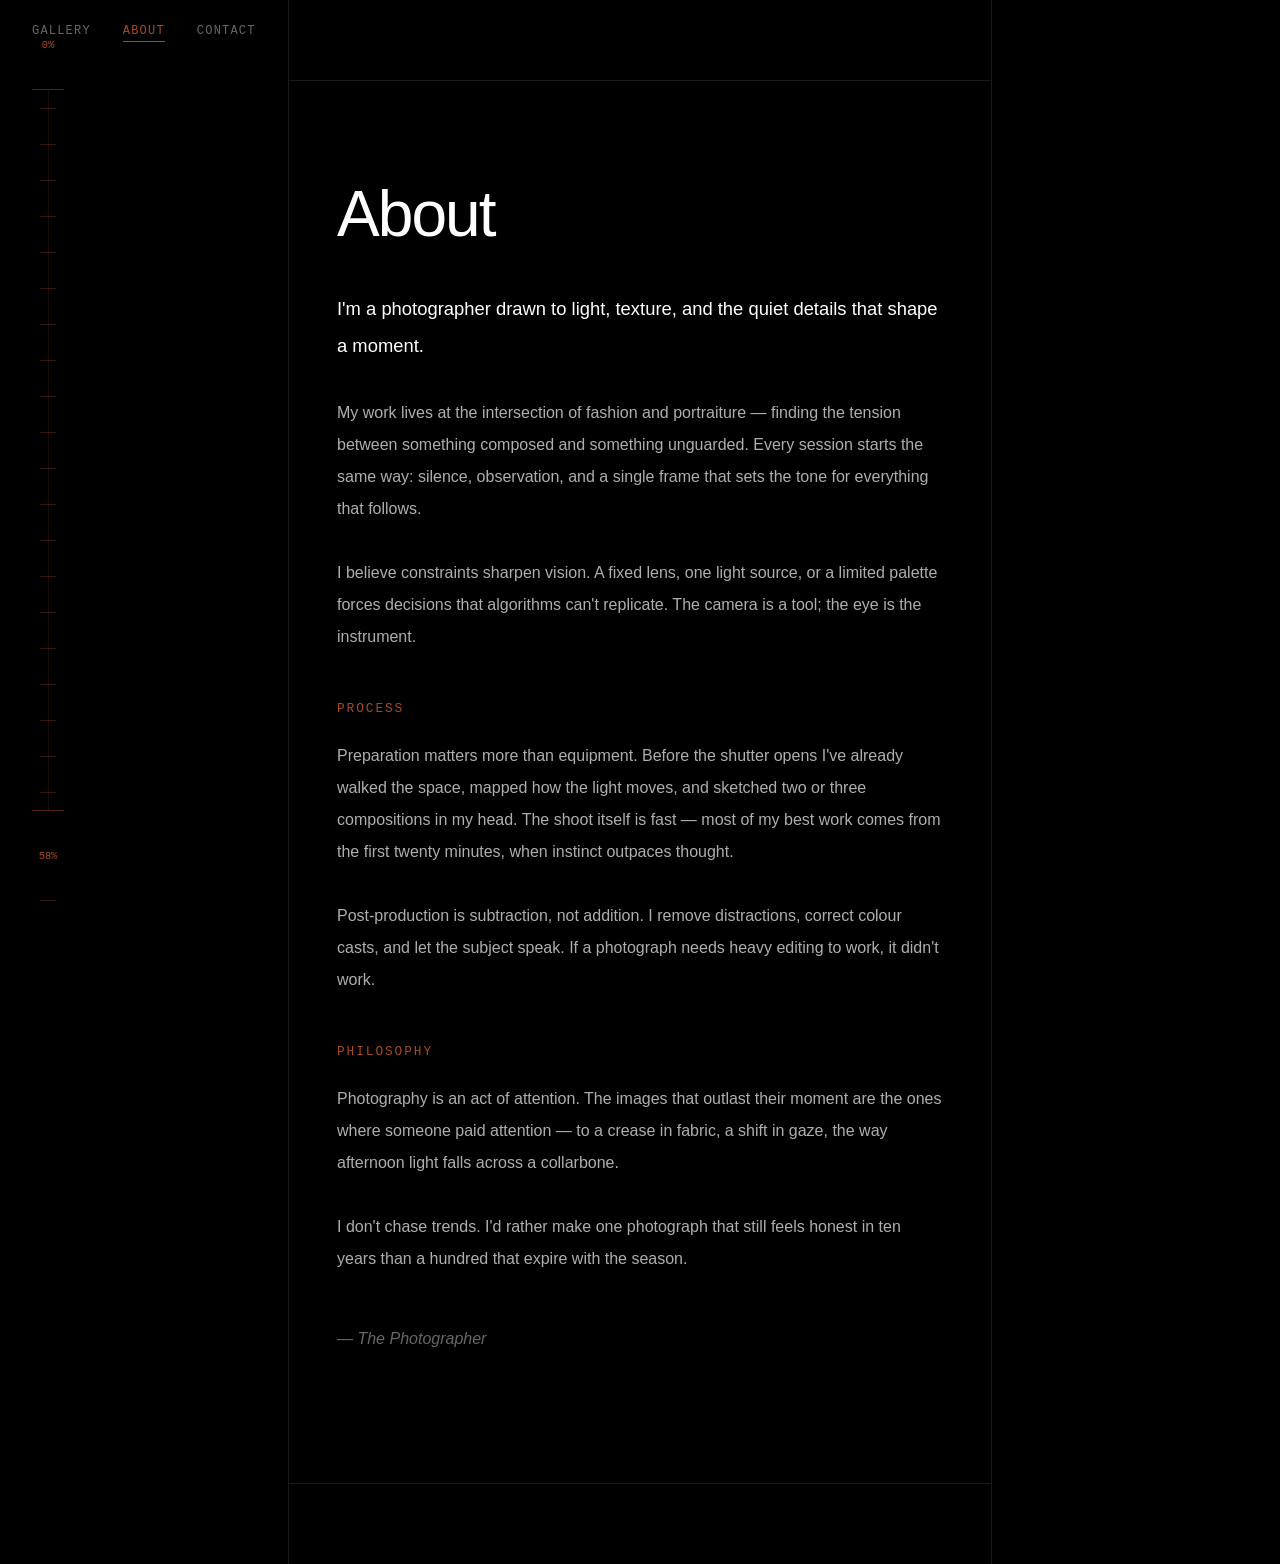
==== about.html @ 3585503e "added mobile support" ====
<!DOCTYPE html>
<html lang="en">
<head>
  <meta charset="UTF-8">
  <meta name="viewport" content="width=device-width, initial-scale=1.0">
  <title>About — Gallery</title>
  <link rel="stylesheet" href="pages.css">
</head>
<body>

  <!-- Ruler -->
  <div class="ruler">
    <div class="mask one">0%</div>
    <div class="mask two">0%</div>
    <div class="lines">
      <span></span><span></span><span></span><span></span><span></span>
      <span></span><span></span><span></span><span></span><span></span>
      <span></span><span></span><span></span><span></span><span></span>
      <span></span><span></span><span></span><span></span><span></span>
      <span></span><span></span><span></span><span></span><span></span>
    </div>
  </div>

  <!-- Navigation -->
  <nav class="page-nav">
    <a href="index.html" class="nav-link">Gallery</a>
    <a href="about.html" class="nav-link active">About</a>
    <a href="contact.html" class="nav-link">Contact</a>
  </nav>

  <!-- Main content -->
  <main id="main">
    <div class="line top"></div>

    <article>
      <h1>About</h1>

      <p class="lead">I'm a photographer drawn to light, texture, and the quiet details that shape a moment.</p>

      <p>My work lives at the intersection of fashion and portraiture — finding the tension between something composed and something unguarded. Every session starts the same way: silence, observation, and a single frame that sets the tone for everything that follows.</p>

      <p>I believe constraints sharpen vision. A fixed lens, one light source, or a limited palette forces decisions that algorithms can't replicate. The camera is a tool; the eye is the instrument.</p>

      <h2>Process</h2>

      <p>Preparation matters more than equipment. Before the shutter opens I've already walked the space, mapped how the light moves, and sketched two or three compositions in my head. The shoot itself is fast — most of my best work comes from the first twenty minutes, when instinct outpaces thought.</p>

      <p>Post-production is subtraction, not addition. I remove distractions, correct colour casts, and let the subject speak. If a photograph needs heavy editing to work, it didn't work.</p>

      <h2>Philosophy</h2>

      <p>Photography is an act of attention. The images that outlast their moment are the ones where someone paid attention — to a crease in fabric, a shift in gaze, the way afternoon light falls across a collarbone.</p>

      <p>I don't chase trends. I'd rather make one photograph that still feels honest in ten years than a hundred that expire with the season.</p>

      <p class="sig">— The Photographer</p>
    </article>

    <div class="line bottom"></div>
  </main>

  <!-- Scroll indicator -->
  <a class="scroll" href="#main">
    <div class="scroll-rects">
      <div class="rectangle"></div>
      <div class="rectangle"></div>
      <div class="rectangle"></div>
      <div class="rectangle"></div>
      <div class="rectangle"></div>
      <div class="rectangle"></div>
      <div class="rectangle"></div>
      <div class="rectangle"></div>
    </div>
    <span class="scroll-text">Back to top</span>
  </a>

  <script src="pages.js"></script>
</body>
</html>
---- pages.css ----
@import url("https://fonts.cdnfonts.com/css/thegoodmonolith");

@font-face {
  font-family: "PPNeueMontreal";
  src: url("https://assets.codepen.io/7558/PPNeueMontreal-Variable.woff2")
    format("woff2");
  font-weight: 100 900;
  font-style: normal;
}

/* ===== TOKENS ===== */
:root {
  --c: 166, 75, 35;          /* accent — warm orange from gallery preloader */
  --t: 204, 204, 204;        /* text */
  --bg: #000;
}

/* ===== RESET ===== */
*, *::before, *::after { box-sizing: border-box; margin: 0; padding: 0; }
html { scroll-behavior: smooth; }

body {
  display: flex;
  flex-direction: column;
  align-items: center;
  background: var(--bg);
  font-family: "PPNeueMontreal", sans-serif;
  color: rgb(var(--t));
  min-height: 100vh;
  -webkit-font-smoothing: antialiased;
}

::selection {
  background: rgba(var(--c), 0.35);
  color: #fff;
}

/* ===== NAVIGATION ===== */
.page-nav {
  position: fixed;
  top: 0;
  left: 0;
  right: 0;
  z-index: 1000;
  display: flex;
  gap: 2rem;
  padding: 1.5rem 2rem;
  pointer-events: none;
}

.nav-link {
  pointer-events: auto;
  font-family: "TheGoodMonolith", monospace;
  font-size: 0.75rem;
  text-transform: uppercase;
  letter-spacing: 0.1em;
  color: rgb(var(--t), 0.5);
  text-decoration: none;
  transition: color 0.3s ease;
  position: relative;
}

.nav-link:hover,
.nav-link.active {
  color: rgb(var(--c));
}

.nav-link.active::after {
  content: "";
  position: absolute;
  bottom: -4px;
  left: 0;
  width: 100%;
  height: 1px;
  background: rgb(var(--c));
}

/* ===== RULER ===== */
.ruler {
  width: 2rem;
  height: 100%;
  position: fixed;
  left: 2rem;
  top: 0;
  display: flex;
  flex-direction: column;
  align-items: center;
  z-index: 900;
  pointer-events: none;
}

.lines {
  width: 1px;
  height: 100%;
  background-color: rgba(var(--c), 0.15);
  display: flex;
  flex-direction: column;
  align-items: center;
  position: absolute;
  top: 0;
}

.lines span {
  width: 1rem;
  background-color: rgba(var(--c), 0.3);
  height: 1px;
  position: absolute;
}

/* position each tick at 4% intervals */
.lines span:nth-child(1)  { top: 4%; }
.lines span:nth-child(2)  { top: 8%; }
.lines span:nth-child(3)  { top: 12%; }
.lines span:nth-child(4)  { top: 16%; }
.lines span:nth-child(5)  { top: 20%; }
.lines span:nth-child(6)  { top: 24%; }
.lines span:nth-child(7)  { top: 28%; }
.lines span:nth-child(8)  { top: 32%; }
.lines span:nth-child(9)  { top: 36%; }
.lines span:nth-child(10) { top: 40%; }
.lines span:nth-child(11) { top: 44%; }
.lines span:nth-child(12) { top: 48%; }
.lines span:nth-child(13) { top: 52%; }
.lines span:nth-child(14) { top: 56%; }
.lines span:nth-child(15) { top: 60%; }
.lines span:nth-child(16) { top: 64%; }
.lines span:nth-child(17) { top: 68%; }
.lines span:nth-child(18) { top: 72%; }
.lines span:nth-child(19) { top: 76%; }
.lines span:nth-child(20) { top: 80%; }
.lines span:nth-child(21) { top: 84%; }
.lines span:nth-child(22) { top: 88%; }
.lines span:nth-child(23) { top: 92%; }
.lines span:nth-child(24) { top: 96%; }
.lines span:nth-child(25) { top: 100%; }

.mask {
  position: fixed;
  height: 10%;
  width: 2rem;
  background: var(--bg);
  z-index: 901;
  display: flex;
  justify-content: center;
  align-items: center;
  font-family: "TheGoodMonolith", monospace;
  font-size: 0.65rem;
  color: rgb(var(--c));
  left: 2rem;
}

.mask.one {
  top: 0;
  border-bottom: 1px solid rgba(var(--c), 0.5);
}

.mask.two {
  bottom: 0;
  border-top: 1px solid rgba(var(--c), 0.5);
}

/* ===== MAIN ===== */
main {
  border-style: solid;
  border-color: rgba(var(--t), 0.12);
  border-width: 0 1px;
  width: 55%;
  min-width: 320px;
  max-width: 800px;
  position: relative;
  display: flex;
  flex-direction: column;
  align-items: center;
}

.line {
  width: 100%;
  height: 1px;
  background: rgba(var(--t), 0.12);
}

.line.top  { margin-top: 5rem; }
.line.bottom { margin-bottom: 5rem; }

/* ===== ARTICLE ===== */
article {
  padding: 6rem 3rem;
}

h1 {
  font-family: "PPNeueMontreal", sans-serif;
  font-size: 4rem;
  font-weight: 500;
  letter-spacing: -0.03em;
  margin: 0 0 2.5rem;
  color: #fff;
}

h2 {
  font-family: "TheGoodMonolith", monospace;
  font-size: 0.8rem;
  text-transform: uppercase;
  letter-spacing: 0.15em;
  color: rgb(var(--c));
  margin: 3rem 0 1.5rem;
  font-weight: 400;
}

h3 {
  font-family: "TheGoodMonolith", monospace;
  font-size: 0.75rem;
  text-transform: uppercase;
  letter-spacing: 0.12em;
  color: rgb(var(--c));
  margin-bottom: 0.75rem;
  font-weight: 400;
}

p {
  font-size: 1rem;
  font-weight: 300;
  line-height: 2;
  margin-bottom: 2rem;
  color: rgba(var(--t), 0.85);
}

.lead {
  font-size: 1.15rem;
  font-weight: 400;
  color: #fff;
}

.sig {
  font-style: italic;
  color: rgba(var(--t), 0.5);
  margin-top: 3rem;
}

a {
  color: rgb(var(--c));
  text-decoration: none;
  transition: opacity 0.3s ease;
}

a:hover { opacity: 0.7; }

/* ===== CONTACT PAGE ===== */
.contact-grid {
  display: flex;
  flex-direction: column;
  gap: 3rem;
  margin-top: 1rem;
}

.contact-block {
  padding-bottom: 2rem;
  border-bottom: 1px solid rgba(var(--t), 0.08);
}

.contact-block:last-child {
  border-bottom: none;
}

.contact-link-big {
  font-family: "PPNeueMontreal", sans-serif;
  font-size: 2.5rem;
  font-weight: 500;
  letter-spacing: -0.02em;
  color: #fff;
  display: inline-block;
  margin-bottom: 0.75rem;
  position: relative;
  transition: color 0.3s ease;
}

.contact-link-big::after {
  content: "";
  position: absolute;
  bottom: -2px;
  left: 0;
  width: 0;
  height: 2px;
  background: rgb(var(--c));
  transition: width 0.4s cubic-bezier(0.34, 1.56, 0.64, 1);
}

.contact-link-big:hover {
  color: rgb(var(--c));
  opacity: 1;
}

.contact-link-big:hover::after {
  width: 100%;
}

.contact-note {
  font-size: 0.9rem;
  color: rgba(var(--t), 0.5);
  margin-bottom: 0;
}

.coords {
  font-family: "TheGoodMonolith", monospace;
  font-size: 0.75rem;
  color: rgba(var(--c), 0.6);
  letter-spacing: 0.05em;
}

/* ===== SCROLL BUTTON ===== */
.scroll {
  display: flex;
  flex-direction: column;
  align-items: center;
  font-size: 0.75rem;
  gap: 0.75rem;
  position: fixed;
  bottom: 2rem;
  right: 2rem;
  cursor: pointer;
  text-decoration: none;
  z-index: 100;
  opacity: 0;
  transition: opacity 0.4s ease;
}

.scroll-text {
  font-family: "TheGoodMonolith", monospace;
  text-transform: uppercase;
  letter-spacing: 0.1em;
  color: rgb(var(--c));
  text-shadow: 0 0 20px rgba(var(--c), 0.4);
}

.scroll-rects {
  display: flex;
  flex-direction: column-reverse;
  align-items: flex-end;
  gap: 0.35rem;
}

.rectangle {
  opacity: 0;
  transition: opacity 0.3s ease, transform 0.3s ease;
  transform: translateY(12px);
  box-shadow: 0 0 80px 3px rgba(var(--c), 0.6), 0 0 12px 1px rgba(var(--c), 0.2);
}

.rectangle:first-child {
  opacity: 1;
  transform: translateY(0);
  background: rgba(var(--c), 1);
}

.scroll:hover .rectangle:not(:first-child) {
  opacity: 1;
  transform: translateY(0);
}

.rectangle:nth-child(1) { width: 60px; height: 10px; }
.rectangle:nth-child(2) { width: 44px; height: 8px; transition-delay: 0.04s; background: rgba(var(--c), 0.85); }
.rectangle:nth-child(3) { width: 32px; height: 6px; transition-delay: 0.08s; background: rgba(var(--c), 0.7); }
.rectangle:nth-child(4) { width: 24px; height: 5px; transition-delay: 0.12s; background: rgba(var(--c), 0.55); }
.rectangle:nth-child(5) { width: 18px; height: 4px; transition-delay: 0.16s; background: rgba(var(--c), 0.4); }
.rectangle:nth-child(6) { width: 14px; height: 3px; transition-delay: 0.20s; background: rgba(var(--c), 0.3); }
.rectangle:nth-child(7) { width: 11px; height: 3px; transition-delay: 0.24s; background: rgba(var(--c), 0.2); }
.rectangle:nth-child(8) { width: 9px;  height: 2px; transition-delay: 0.28s; background: rgba(var(--c), 0.15); }

/* reverse delays on hover-out */
.scroll:not(:hover) .rectangle:nth-child(2) { transition-delay: 0.28s; }
.scroll:not(:hover) .rectangle:nth-child(3) { transition-delay: 0.24s; }
.scroll:not(:hover) .rectangle:nth-child(4) { transition-delay: 0.20s; }
.scroll:not(:hover) .rectangle:nth-child(5) { transition-delay: 0.16s; }
.scroll:not(:hover) .rectangle:nth-child(6) { transition-delay: 0.12s; }
.scroll:not(:hover) .rectangle:nth-child(7) { transition-delay: 0.08s; }
.scroll:not(:hover) .rectangle:nth-child(8) { transition-delay: 0.04s; }

/* ===== MOBILE ===== */
@media (max-width: 768px) {
  .ruler { left: 0.5rem; }
  .mask  { left: 0.5rem; width: 1.5rem; font-size: 0.5rem; }

  .page-nav {
    gap: 1.25rem;
    padding: 1rem 1.25rem;
  }

  main {
    width: 90%;
    min-width: 0;
  }

  article {
    padding: 3.5rem 1.5rem;
  }

  h1 { font-size: 2.5rem; }

  .contact-link-big { font-size: 1.8rem; }

  .scroll {
    bottom: 1.25rem;
    right: 1.25rem;
  }
}
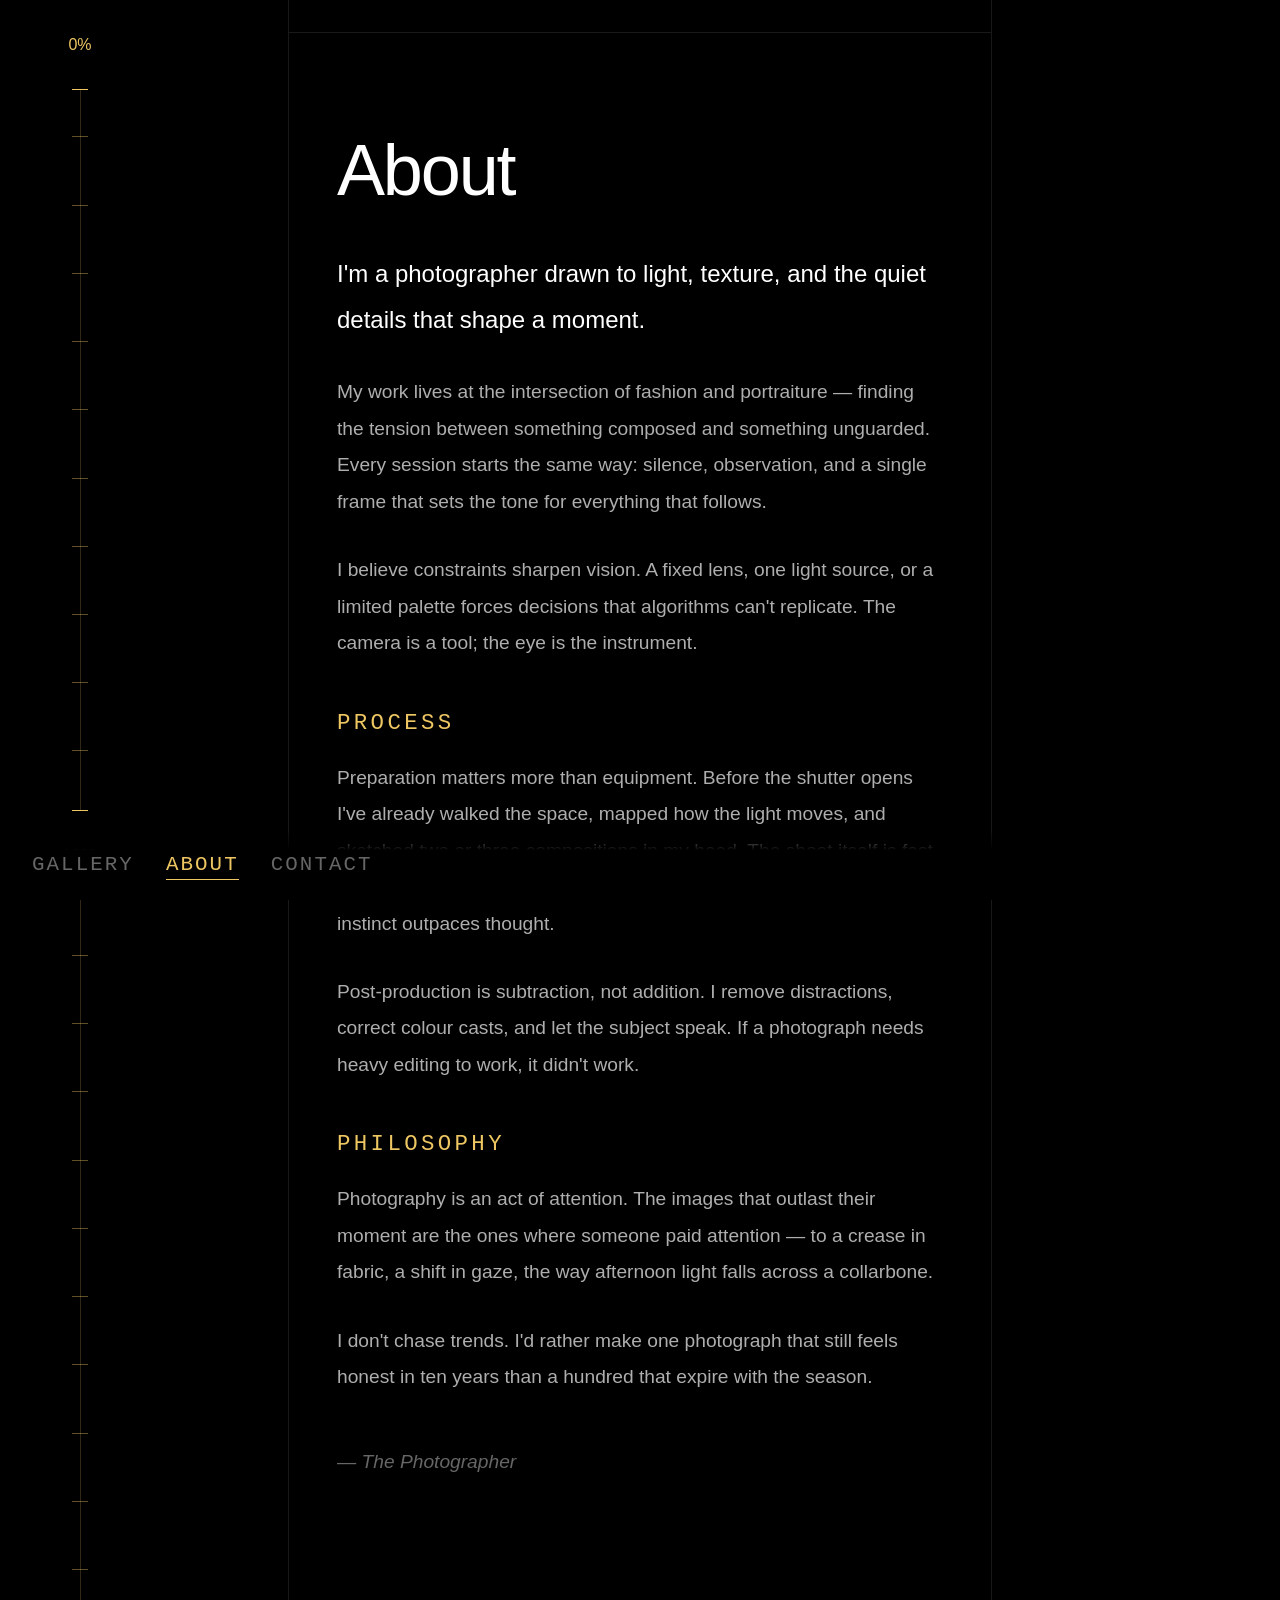
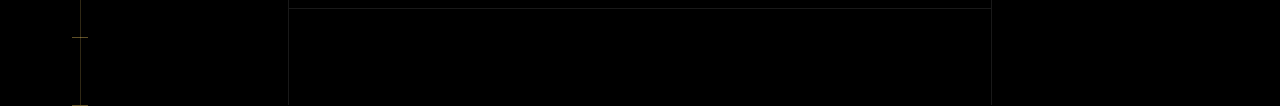
==== commit cecca558: "fml" ====
--- a/about.html
+++ b/about.html
@@ -61,7 +61,7 @@
 
   <!-- Scroll indicator -->
   <a class="scroll" href="#main">
-    <div class="scroll-rects">
+    <div class="container">
       <div class="rectangle"></div>
       <div class="rectangle"></div>
       <div class="rectangle"></div>
@@ -71,7 +71,7 @@
       <div class="rectangle"></div>
       <div class="rectangle"></div>
     </div>
-    <span class="scroll-text">Back to top</span>
+    <span class="text">Throttle up</span>
   </a>
 
   <script src="pages.js"></script>
--- a/pages.css
+++ b/pages.css
@@ -1,4 +1,5 @@
 @import url("https://fonts.cdnfonts.com/css/thegoodmonolith");
+@import url("https://fonts.googleapis.com/css?family=Inter:400|Jura:400");
 
 @font-face {
   font-family: "PPNeueMontreal";
@@ -10,7 +11,7 @@
 
 /* ===== TOKENS ===== */
 :root {
-  --c: 166, 75, 35;          /* accent — warm orange from gallery preloader */
+  --c: 238, 199, 99;         /* accent — gold */
   --t: 204, 204, 204;        /* text */
   --bg: #000;
 }
@@ -27,6 +28,7 @@
   font-family: "PPNeueMontreal", sans-serif;
   color: rgb(var(--t));
   min-height: 100vh;
+  position: relative;
   -webkit-font-smoothing: antialiased;
 }
 
@@ -38,7 +40,7 @@
 /* ===== NAVIGATION ===== */
 .page-nav {
   position: fixed;
-  top: 0;
+  bottom: 0;
   left: 0;
   right: 0;
   z-index: 1000;
@@ -46,12 +48,14 @@
   gap: 2rem;
   padding: 1.5rem 2rem;
   pointer-events: none;
+  background: linear-gradient(transparent, var(--bg) 30%);
 }
 
 .nav-link {
   pointer-events: auto;
   font-family: "TheGoodMonolith", monospace;
-  font-size: 0.75rem;
+  font-size: 1.3rem;
+  font-weight: 400;
   text-transform: uppercase;
   letter-spacing: 0.1em;
   color: rgb(var(--t), 0.5);
@@ -79,20 +83,17 @@
 .ruler {
   width: 2rem;
   height: 100%;
-  position: fixed;
-  left: 2rem;
-  top: 0;
-  display: flex;
-  flex-direction: column;
-  align-items: center;
-  z-index: 900;
-  pointer-events: none;
+  position: absolute;
+  left: 4rem;
+  display: flex;
+  flex-direction: column;
+  align-items: center;
 }
 
 .lines {
   width: 1px;
   height: 100%;
-  background-color: rgba(var(--c), 0.15);
+  background-color: rgba(var(--c), 0.2);
   display: flex;
   flex-direction: column;
   align-items: center;
@@ -102,7 +103,7 @@
 
 .lines span {
   width: 1rem;
-  background-color: rgba(var(--c), 0.3);
+  background-color: rgba(var(--c), 0.4);
   height: 1px;
   position: absolute;
 }
@@ -137,26 +138,29 @@
 .mask {
   position: fixed;
   height: 10%;
-  width: 2rem;
-  background: var(--bg);
-  z-index: 901;
-  display: flex;
+  width: 1rem;
+  background-color: #000;
+  z-index: 500;
+  display: flex;
+  flex-direction: column;
   justify-content: center;
   align-items: center;
-  font-family: "TheGoodMonolith", monospace;
-  font-size: 0.65rem;
-  color: rgb(var(--c));
-  left: 2rem;
-}
-
-.mask.one {
+  font-size: 1rem;
+  color: rgb(var(--c));
+}
+
+.one {
   top: 0;
-  border-bottom: 1px solid rgba(var(--c), 0.5);
-}
-
-.mask.two {
+  border-width: 0 0 1px 0;
+  border-color: rgb(var(--c));
+  border-style: solid;
+}
+
+.two {
   bottom: 0;
-  border-top: 1px solid rgba(var(--c), 0.5);
+  border-width: 1px 0 0 0;
+  border-color: rgb(var(--c));
+  border-style: solid;
 }
 
 /* ===== MAIN ===== */
@@ -179,8 +183,8 @@
   background: rgba(var(--t), 0.12);
 }
 
-.line.top  { margin-top: 5rem; }
-.line.bottom { margin-bottom: 5rem; }
+.line.top  { margin-top: 2rem; }
+.line.bottom { margin-bottom: 6rem; }
 
 /* ===== ARTICLE ===== */
 article {
@@ -189,7 +193,7 @@
 
 h1 {
   font-family: "PPNeueMontreal", sans-serif;
-  font-size: 4rem;
+  font-size: 4.5rem;
   font-weight: 500;
   letter-spacing: -0.03em;
   margin: 0 0 2.5rem;
@@ -198,7 +202,7 @@
 
 h2 {
   font-family: "TheGoodMonolith", monospace;
-  font-size: 0.8rem;
+  font-size: 1.4rem;
   text-transform: uppercase;
   letter-spacing: 0.15em;
   color: rgb(var(--c));
@@ -208,7 +212,7 @@
 
 h3 {
   font-family: "TheGoodMonolith", monospace;
-  font-size: 0.75rem;
+  font-size: 1.2rem;
   text-transform: uppercase;
   letter-spacing: 0.12em;
   color: rgb(var(--c));
@@ -217,15 +221,15 @@
 }
 
 p {
-  font-size: 1rem;
+  font-size: 1.2rem;
   font-weight: 300;
-  line-height: 2;
+  line-height: 1.9;
   margin-bottom: 2rem;
   color: rgba(var(--t), 0.85);
 }
 
 .lead {
-  font-size: 1.15rem;
+  font-size: 1.5rem;
   font-weight: 400;
   color: #fff;
 }
@@ -273,6 +277,10 @@
   transition: color 0.3s ease;
 }
 
+.email-heading {
+  margin-top: 2.5rem;
+}
+
 .contact-link-big::after {
   content: "";
   position: absolute;
@@ -294,14 +302,14 @@
 }
 
 .contact-note {
-  font-size: 0.9rem;
+  font-size: 1.15rem;
   color: rgba(var(--t), 0.5);
   margin-bottom: 0;
 }
 
 .coords {
   font-family: "TheGoodMonolith", monospace;
-  font-size: 0.75rem;
+  font-size: 1.05rem;
   color: rgba(var(--c), 0.6);
   letter-spacing: 0.05em;
 }
@@ -311,44 +319,40 @@
   display: flex;
   flex-direction: column;
   align-items: center;
-  font-size: 0.75rem;
-  gap: 0.75rem;
+  font-size: 1.2rem;
+  gap: 1rem;
   position: fixed;
-  bottom: 2rem;
-  right: 2rem;
+  bottom: 3rem;
+  right: 3rem;
   cursor: pointer;
   text-decoration: none;
-  z-index: 100;
-  opacity: 0;
-  transition: opacity 0.4s ease;
-}
-
-.scroll-text {
-  font-family: "TheGoodMonolith", monospace;
-  text-transform: uppercase;
-  letter-spacing: 0.1em;
-  color: rgb(var(--c));
-  text-shadow: 0 0 20px rgba(var(--c), 0.4);
-}
-
-.scroll-rects {
+  transition: all ease 0.3s;
+}
+
+.text {
+  text-shadow: 0 0 20px 1px rgb(var(--c), 1);
+  color: rgb(var(--c));
+  font-family: "Jura";
+}
+
+.container {
   display: flex;
   flex-direction: column-reverse;
   align-items: flex-end;
-  gap: 0.35rem;
+  gap: 0.5rem;
 }
 
 .rectangle {
   opacity: 0;
   transition: opacity 0.3s ease, transform 0.3s ease;
-  transform: translateY(12px);
-  box-shadow: 0 0 80px 3px rgba(var(--c), 0.6), 0 0 12px 1px rgba(var(--c), 0.2);
+  transform: translateY(20px);
+  box-shadow: 0 0 200px 5px rgba(var(--c), 1), 0 0 20px 1px rgba(var(--c), 0.3);
 }
 
 .rectangle:first-child {
   opacity: 1;
   transform: translateY(0);
-  background: rgba(var(--c), 1);
+  background-color: rgba(var(--c), 1);
 }
 
 .scroll:hover .rectangle:not(:first-child) {
@@ -356,28 +360,28 @@
   transform: translateY(0);
 }
 
-.rectangle:nth-child(1) { width: 60px; height: 10px; }
-.rectangle:nth-child(2) { width: 44px; height: 8px; transition-delay: 0.04s; background: rgba(var(--c), 0.85); }
-.rectangle:nth-child(3) { width: 32px; height: 6px; transition-delay: 0.08s; background: rgba(var(--c), 0.7); }
-.rectangle:nth-child(4) { width: 24px; height: 5px; transition-delay: 0.12s; background: rgba(var(--c), 0.55); }
-.rectangle:nth-child(5) { width: 18px; height: 4px; transition-delay: 0.16s; background: rgba(var(--c), 0.4); }
-.rectangle:nth-child(6) { width: 14px; height: 3px; transition-delay: 0.20s; background: rgba(var(--c), 0.3); }
-.rectangle:nth-child(7) { width: 11px; height: 3px; transition-delay: 0.24s; background: rgba(var(--c), 0.2); }
-.rectangle:nth-child(8) { width: 9px;  height: 2px; transition-delay: 0.28s; background: rgba(var(--c), 0.15); }
+.rectangle:nth-child(1) { width: 100px; height: 15px; }
+.rectangle:nth-child(2) { width: 70px; height: 12px; transition-delay: 0.05s; background-color: rgba(var(--c), 0.9); }
+.rectangle:nth-child(3) { width: 50px; height: 9px; transition-delay: 0.1s; background-color: rgba(var(--c), 0.8); }
+.rectangle:nth-child(4) { width: 40px; height: 7px; transition-delay: 0.15s; background-color: rgba(var(--c), 0.7); }
+.rectangle:nth-child(5) { width: 32px; height: 6px; transition-delay: 0.2s; background-color: rgba(var(--c), 0.6); }
+.rectangle:nth-child(6) { width: 28px; height: 5px; transition-delay: 0.25s; background-color: rgba(var(--c), 0.5); }
+.rectangle:nth-child(7) { width: 25px; height: 4px; transition-delay: 0.3s; background-color: rgba(var(--c), 0.4); }
+.rectangle:nth-child(8) { width: 22px; height: 3px; transition-delay: 0.35s; background-color: rgba(var(--c), 0.3); }
 
 /* reverse delays on hover-out */
-.scroll:not(:hover) .rectangle:nth-child(2) { transition-delay: 0.28s; }
-.scroll:not(:hover) .rectangle:nth-child(3) { transition-delay: 0.24s; }
-.scroll:not(:hover) .rectangle:nth-child(4) { transition-delay: 0.20s; }
-.scroll:not(:hover) .rectangle:nth-child(5) { transition-delay: 0.16s; }
-.scroll:not(:hover) .rectangle:nth-child(6) { transition-delay: 0.12s; }
-.scroll:not(:hover) .rectangle:nth-child(7) { transition-delay: 0.08s; }
-.scroll:not(:hover) .rectangle:nth-child(8) { transition-delay: 0.04s; }
+.scroll:not(:hover) .rectangle:nth-child(2) { transition-delay: 0.35s; }
+.scroll:not(:hover) .rectangle:nth-child(3) { transition-delay: 0.3s; }
+.scroll:not(:hover) .rectangle:nth-child(4) { transition-delay: 0.25s; }
+.scroll:not(:hover) .rectangle:nth-child(5) { transition-delay: 0.2s; }
+.scroll:not(:hover) .rectangle:nth-child(6) { transition-delay: 0.15s; }
+.scroll:not(:hover) .rectangle:nth-child(7) { transition-delay: 0.05s; }
+.scroll:not(:hover) .rectangle:nth-child(8) { transition-delay: 0s; }
 
 /* ===== MOBILE ===== */
-@media (max-width: 768px) {
-  .ruler { left: 0.5rem; }
-  .mask  { left: 0.5rem; width: 1.5rem; font-size: 0.5rem; }
+@media (max-width: 850px) {
+  .ruler { left: 0rem !important; }
+  .mask  { left: 0rem; font-size: 0.65rem; }
 
   .page-nav {
     gap: 1.25rem;
@@ -393,12 +397,12 @@
     padding: 3.5rem 1.5rem;
   }
 
-  h1 { font-size: 2.5rem; }
-
-  .contact-link-big { font-size: 1.8rem; }
+  h1 { font-size: 3rem; }
+
+  .contact-link-big { font-size: 2.2rem; }
 
   .scroll {
-    bottom: 1.25rem;
-    right: 1.25rem;
+    bottom: 4.5rem;
+    right: 1.5rem;
   }
 }
